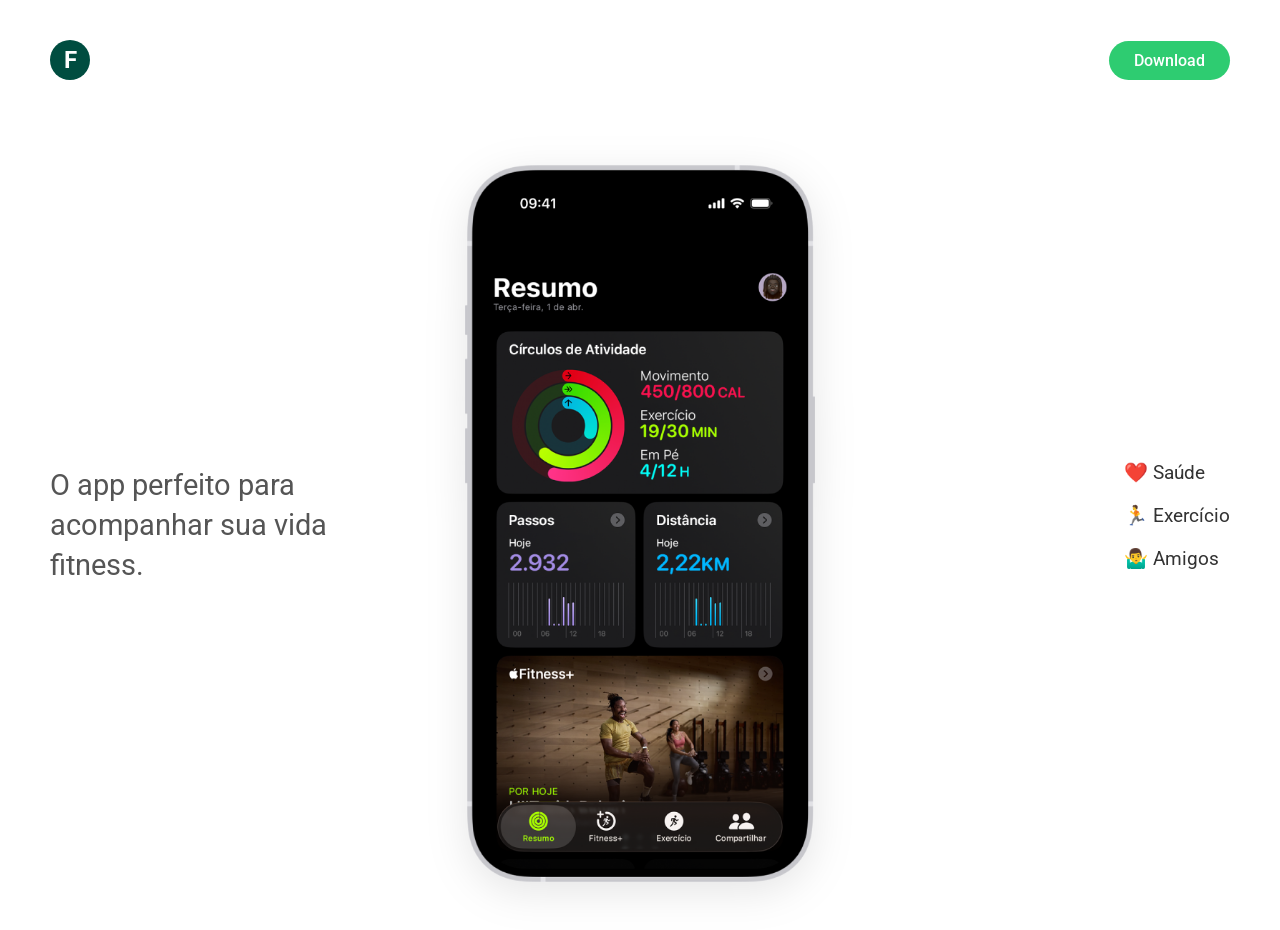
==== index.html @ 888daa4c "início do projeto landing page com IA" ====
<!DOCTYPE html>
<html lang="pt-br">

<head>
    <meta charset="UTF-8">
    <meta name="viewport" content="width=device-width, initial-scale=1.0">
    <title>Meu site</title>
    <link href="style.css" rel="stylesheet" />
    <link rel="preconnect" href="https://fonts.googleapis.com">
    <link rel="preconnect" href="https://fonts.gstatic.com" crossorigin>
    <link href="https://fonts.googleapis.com/css2?family=Roboto:ital,wght@0,100..900;1,100..900&display=swap"
        rel="stylesheet">
</head>

<body>

    <header class="header">
        <div class="logo-container">
            <div class="logo-circle">F</div>
        </div>
        <a href="#" class="btn-download">Download</a>
    </header>

    <main>
        <section class="hero">
            <div class="hero-left">
                <h1>O app perfeito para acompanhar sua vida fitness.</h1>
            </div>
            <div class="hero-center">
                <img src="images/print_1.png" alt="Print do App" class="hero-image">
            </div>
            <div class="hero-right">
                <ul class="key-points">
                    <li>❤️ Saúde</li>
                    <li>🏃 Exercício</li>
                    <li>🤷‍♂️ Amigos</li>
                </ul>
            </div>
        </section>
    </main>

</body>

</html>
---- style.css ----
body {
    box-sizing: border-box;
    margin: 0;
    font-family: 'Roboto', Arial, sans-serif;
    background-color: #ffffff;
    color: #333;
}

/* Header */
.header {
    display: flex;
    justify-content: space-between;
    align-items: center;
    padding: 20px 50px;
    height: 80px;
}

.logo-circle {
    background-color: #004d40; /* Verde escuro */
    color: white;
    width: 40px;
    height: 40px;
    border-radius: 50%;
    display: flex;
    align-items: center;
    justify-content: center;
    font-weight: bold;
    font-size: 24px;
}

.btn-download {
    background-color: #2ecc71; /* Verde */
    color: white;
    padding: 10px 25px;
    text-decoration: none;
    border-radius: 25px;
    font-weight: 500;
    transition: background-color 0.3s;
}

.btn-download:hover {
    background-color: #27ae60;
}

/* Hero Section */
.hero {
    display: flex;
    height: 90vh;
    align-items: center;
    justify-content: space-between;
    padding: 0 50px;
}

.hero-left, .hero-center, .hero-right {
    flex: 1;
    display: flex;
    flex-direction: column;
    justify-content: center;
}

.hero-left h1 {
    font-size: 1.8rem;
    font-weight: 400;
    line-height: 1.4;
    color: #555;
    max-width: 300px;
}

.hero-center {
    align-items: center;
}

.hero-center .hero-image {
    max-height: 80vh;
    width: auto;
    filter: drop-shadow(0 10px 20px rgba(0,0,0,0.1));
}

.hero-right {
    align-items: flex-end;
}

.key-points {
    list-style: none;
    padding: 0;
    font-size: 1.2rem;
}

.key-points li {
    margin-bottom: 20px;
}
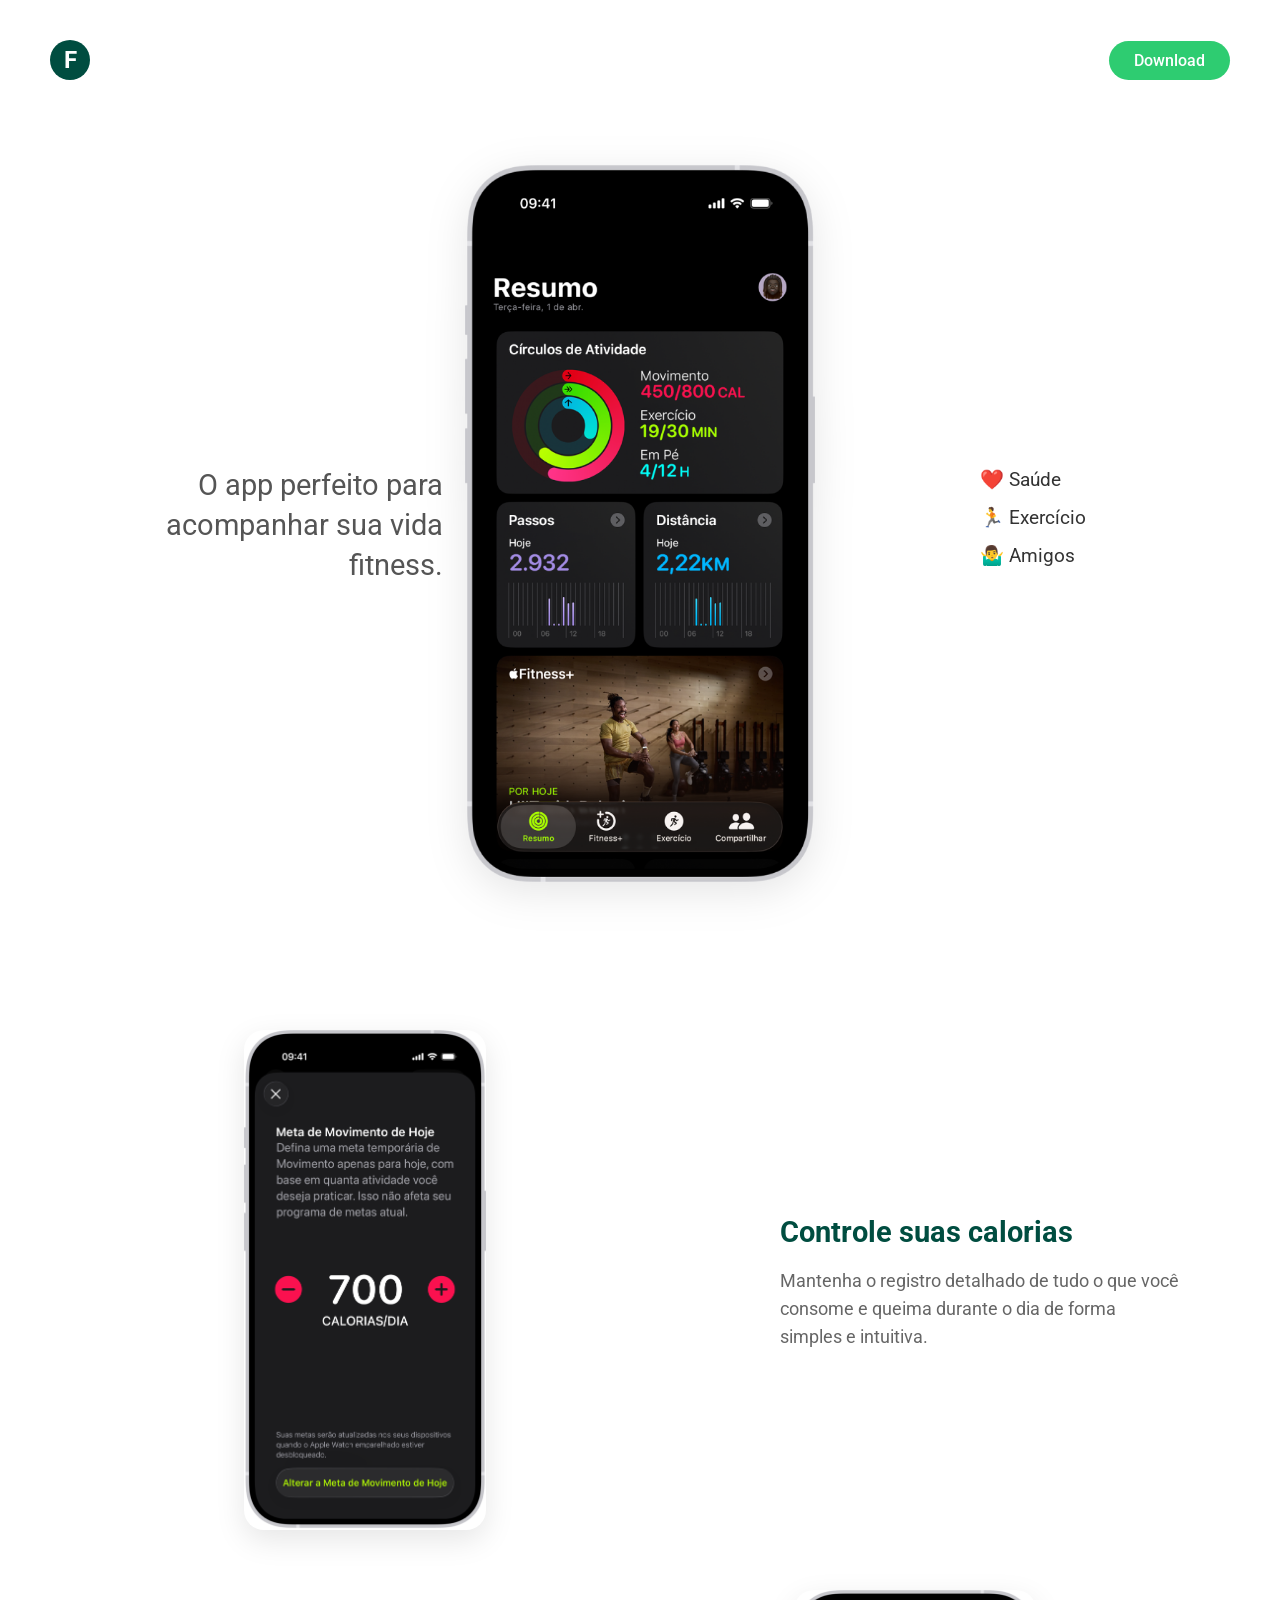
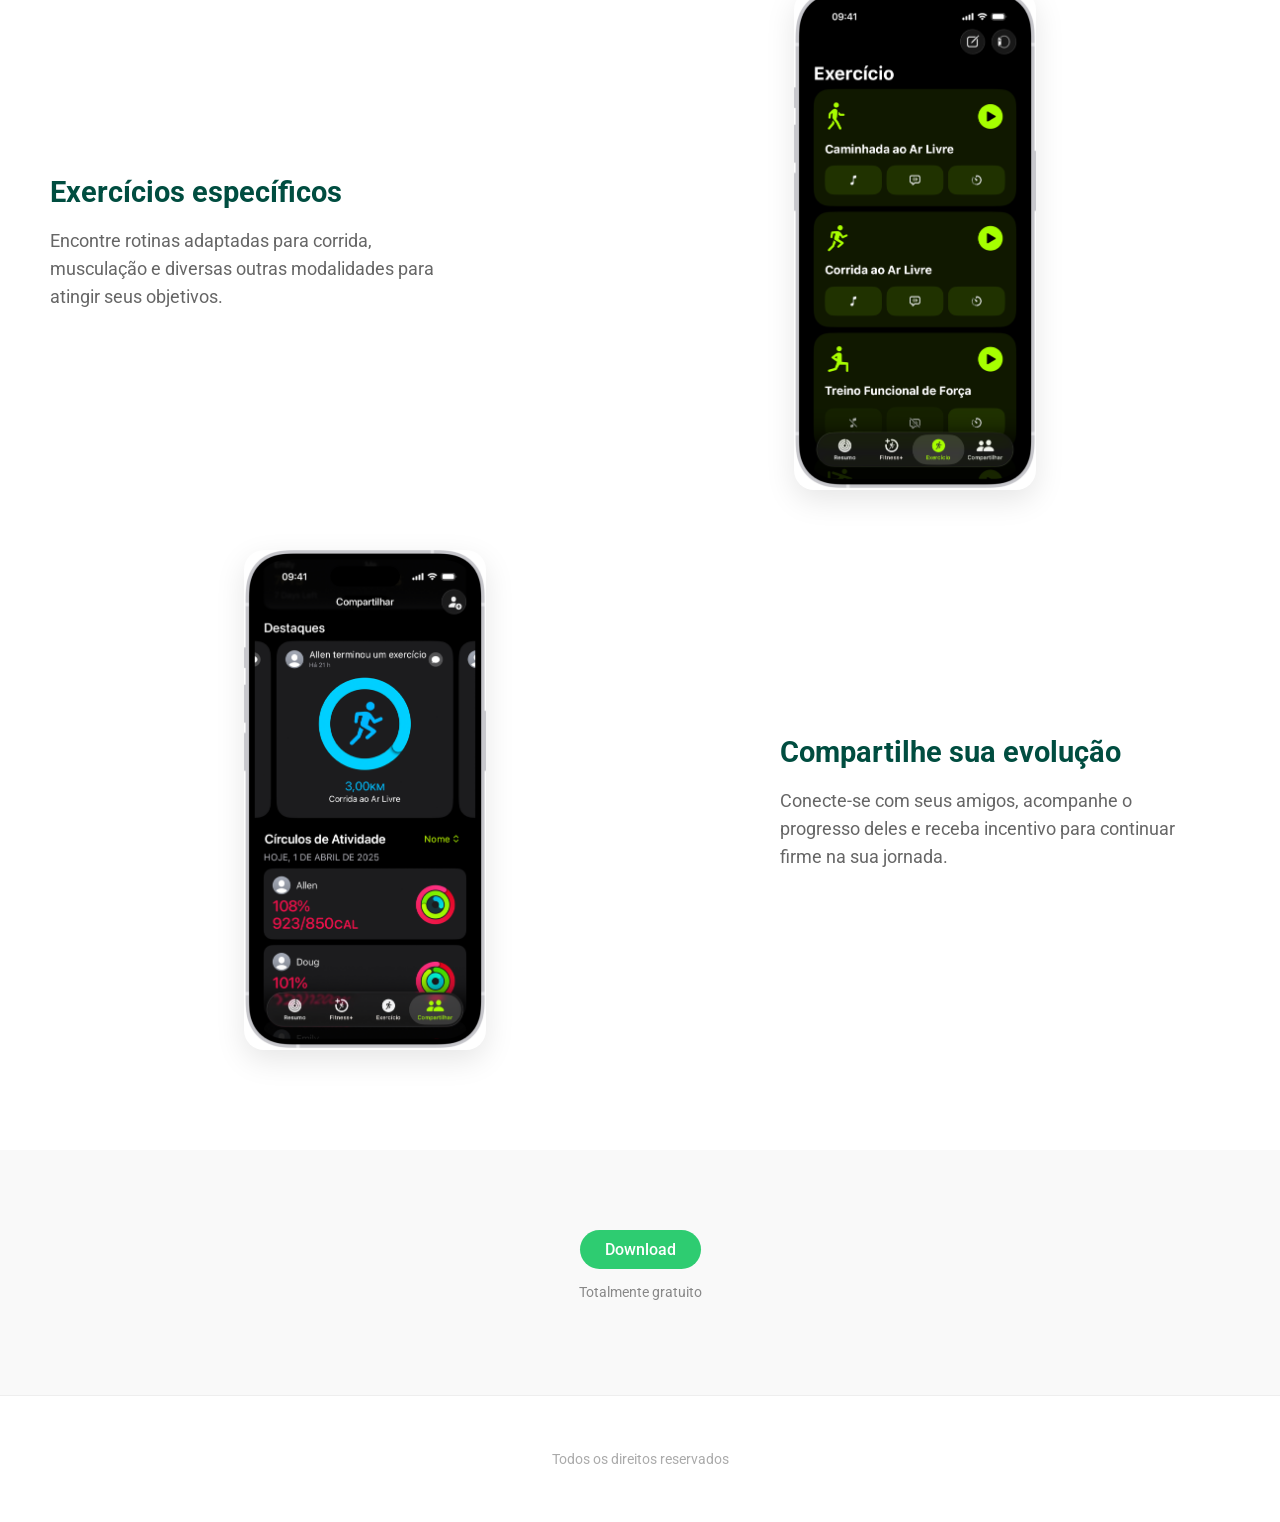
==== commit d325f598: "projeto atualizado e pequenos ajustes" ====
--- a/index.html
+++ b/index.html
@@ -37,7 +37,46 @@
                 </ul>
             </div>
         </section>
+
+        <section class="features">
+            <div class="feature-item">
+                <div class="feature-image">
+                    <img src="images/print_2.png" alt="Contagem de calorias">
+                </div>
+                <div class="feature-text">
+                    <h2>Controle suas calorias</h2>
+                    <p>Mantenha o registro detalhado de tudo o que você consome e queima durante o dia de forma simples e intuitiva.</p>
+                </div>
+            </div>
+            <div class="feature-item">
+                <div class="feature-text">
+                    <h2>Exercícios específicos</h2>
+                    <p>Encontre rotinas adaptadas para corrida, musculação e diversas outras modalidades para atingir seus objetivos.</p>
+                </div>
+                <div class="feature-image">
+                    <img src="images/print_3.png" alt="Exercícios específicos">
+                </div>
+            </div>
+            <div class="feature-item">
+                <div class="feature-image">
+                    <img src="images/print_4.png" alt="Compartilhamento com amigos">
+                </div>
+                <div class="feature-text">
+                    <h2>Compartilhe sua evolução</h2>
+                    <p>Conecte-se com seus amigos, acompanhe o progresso deles e receba incentivo para continuar firme na sua jornada.</p>
+                </div>
+            </div>
+        </section>
+
+        <section class="cta">
+            <a href="#" class="btn-download btn-large">Download</a>
+            <p>Totalmente gratuito</p>
+        </section>
     </main>
+
+    <footer class="footer">
+        <p>Todos os direitos reservados</p>
+    </footer>
 
 </body>
 
--- a/style.css
+++ b/style.css
@@ -6,17 +6,19 @@
     color: #333;
 }
 
+/* --- Mobile-First (Base Styles) --- */
+
 /* Header */
 .header {
     display: flex;
     justify-content: space-between;
     align-items: center;
-    padding: 20px 50px;
-    height: 80px;
+    padding: 15px 20px;
 }
 
 .logo-circle {
-    background-color: #004d40; /* Verde escuro */
+    background-color: #004d40;
+    /* Verde escuro */
     color: white;
     width: 40px;
     height: 40px;
@@ -29,12 +31,14 @@
 }
 
 .btn-download {
-    background-color: #2ecc71; /* Verde */
+    background-color: #2ecc71;
+    /* Verde */
     color: white;
-    padding: 10px 25px;
+    padding: 8px 18px;
     text-decoration: none;
     border-radius: 25px;
     font-weight: 500;
+    font-size: 0.9rem;
     transition: background-color 0.3s;
 }
 
@@ -45,47 +49,203 @@
 /* Hero Section */
 .hero {
     display: flex;
-    height: 90vh;
-    align-items: center;
-    justify-content: space-between;
-    padding: 0 50px;
-}
-
-.hero-left, .hero-center, .hero-right {
-    flex: 1;
-    display: flex;
-    flex-direction: column;
-    justify-content: center;
+    flex-direction: column;
+    /* Pilha vertical no mobile */
+    padding: 40px 20px;
+    gap: 40px;
+    text-align: center;
+}
+
+.hero-left,
+.hero-center,
+.hero-right {
+    display: flex;
+    flex-direction: column;
+    align-items: center;
+    /* Centralizado no mobile */
 }
 
 .hero-left h1 {
-    font-size: 1.8rem;
+    font-size: 1.6rem;
     font-weight: 400;
     line-height: 1.4;
     color: #555;
-    max-width: 300px;
-}
-
-.hero-center {
-    align-items: center;
+    margin: 0;
 }
 
 .hero-center .hero-image {
-    max-height: 80vh;
-    width: auto;
-    filter: drop-shadow(0 10px 20px rgba(0,0,0,0.1));
-}
-
-.hero-right {
-    align-items: flex-end;
+    max-width: 80%;
+    height: auto;
+    filter: drop-shadow(0 10px 20px rgba(0, 0, 0, 0.1));
 }
 
 .key-points {
     list-style: none;
     padding: 0;
+    margin: 0;
+    font-size: 1.1rem;
+    text-align: left;
+}
+
+.key-points li {
+    margin-bottom: 15px;
+}
+
+/* Features Section */
+.features {
+    padding: 60px 20px;
+    display: flex;
+    flex-direction: column;
+    gap: 60px;
+}
+
+.feature-item {
+    display: flex;
+    flex-direction: column;
+    align-items: center;
+    gap: 30px;
+    text-align: center;
+}
+
+.feature-item:nth-child(2) {
+    flex-direction: column-reverse;
+}
+
+.feature-image img {
+    max-width: 100%;
+    max-height: 400px;
+    border-radius: 20px;
+    box-shadow: 0 10px 30px rgba(0, 0, 0, 0.1);
+}
+
+.feature-text h2 {
+    font-size: 1.8rem;
+    color: #004d40;
+    margin-bottom: 15px;
+}
+
+.feature-text p {
+    font-size: 1.1rem;
+    line-height: 1.6;
+    color: #666;
+    max-width: 400px;
+}
+
+/* CTA Section */
+.cta {
+    padding: 80px 20px;
+    text-align: center;
+    background-color: #f9f9f9;
+}
+
+.btn-large {
+    padding: 15px 40px;
     font-size: 1.2rem;
-}
-
-.key-points li {
-    margin-bottom: 20px;
+    display: inline-block;
+}
+
+.cta p {
+    margin-top: 15px;
+    color: #888;
+    font-size: 0.9rem;
+}
+
+/* Footer */
+.footer {
+    padding: 40px 20px;
+    text-align: center;
+    border-top: 1px solid #eee;
+    color: #aaa;
+    font-size: 0.9rem;
+}
+
+/* --- Desktop Breakpoint (>= 900px) --- */
+@media (min-width: 900px) {
+    .header {
+        padding: 20px 50px;
+        height: 80px;
+    }
+
+    .btn-download {
+        padding: 10px 25px;
+        font-size: 1rem;
+    }
+
+    .hero {
+        flex-direction: row;
+        /* Lado a lado no desktop */
+        height: 90vh;
+        padding: 0 50px;
+        gap: 0;
+        text-align: left;
+    }
+
+    .hero-left,
+    .hero-center,
+    .hero-right {
+        flex: 1;
+        height: 100%;
+        justify-content: center;
+    }
+
+    .hero-left {
+        align-items: flex-end;
+        /* Ajuste solicitado */
+        text-align: right;
+    }
+
+    .hero-left h1 {
+        font-size: 1.8rem;
+        max-width: 300px;
+    }
+
+    .hero-center {
+        align-items: center;
+    }
+
+    .hero-center .hero-image {
+        max-height: 80vh;
+        max-width: none;
+    }
+
+    .hero-right {
+        align-items: center;
+        /* Ajuste solicitado */
+    }
+
+    .key-points {
+        font-size: 1.2rem;
+    }
+
+    /* Features Desktop */
+    .features {
+        padding: 100px 50px;
+    }
+
+    .feature-item {
+        flex-direction: row;
+        justify-content: center;
+        gap: 100px;
+        text-align: left;
+    }
+
+    .feature-item:nth-child(even) {
+        flex-direction: row;
+        /* Já está definido no HTML com a ordem invertida para o segundo item */
+    }
+
+    .feature-text {
+        flex: 1;
+        max-width: 450px;
+    }
+
+    .feature-image {
+        flex: 1;
+        display: flex;
+        justify-content: center;
+    }
+
+    .feature-image img {
+        max-height: 500px;
+    }
 }
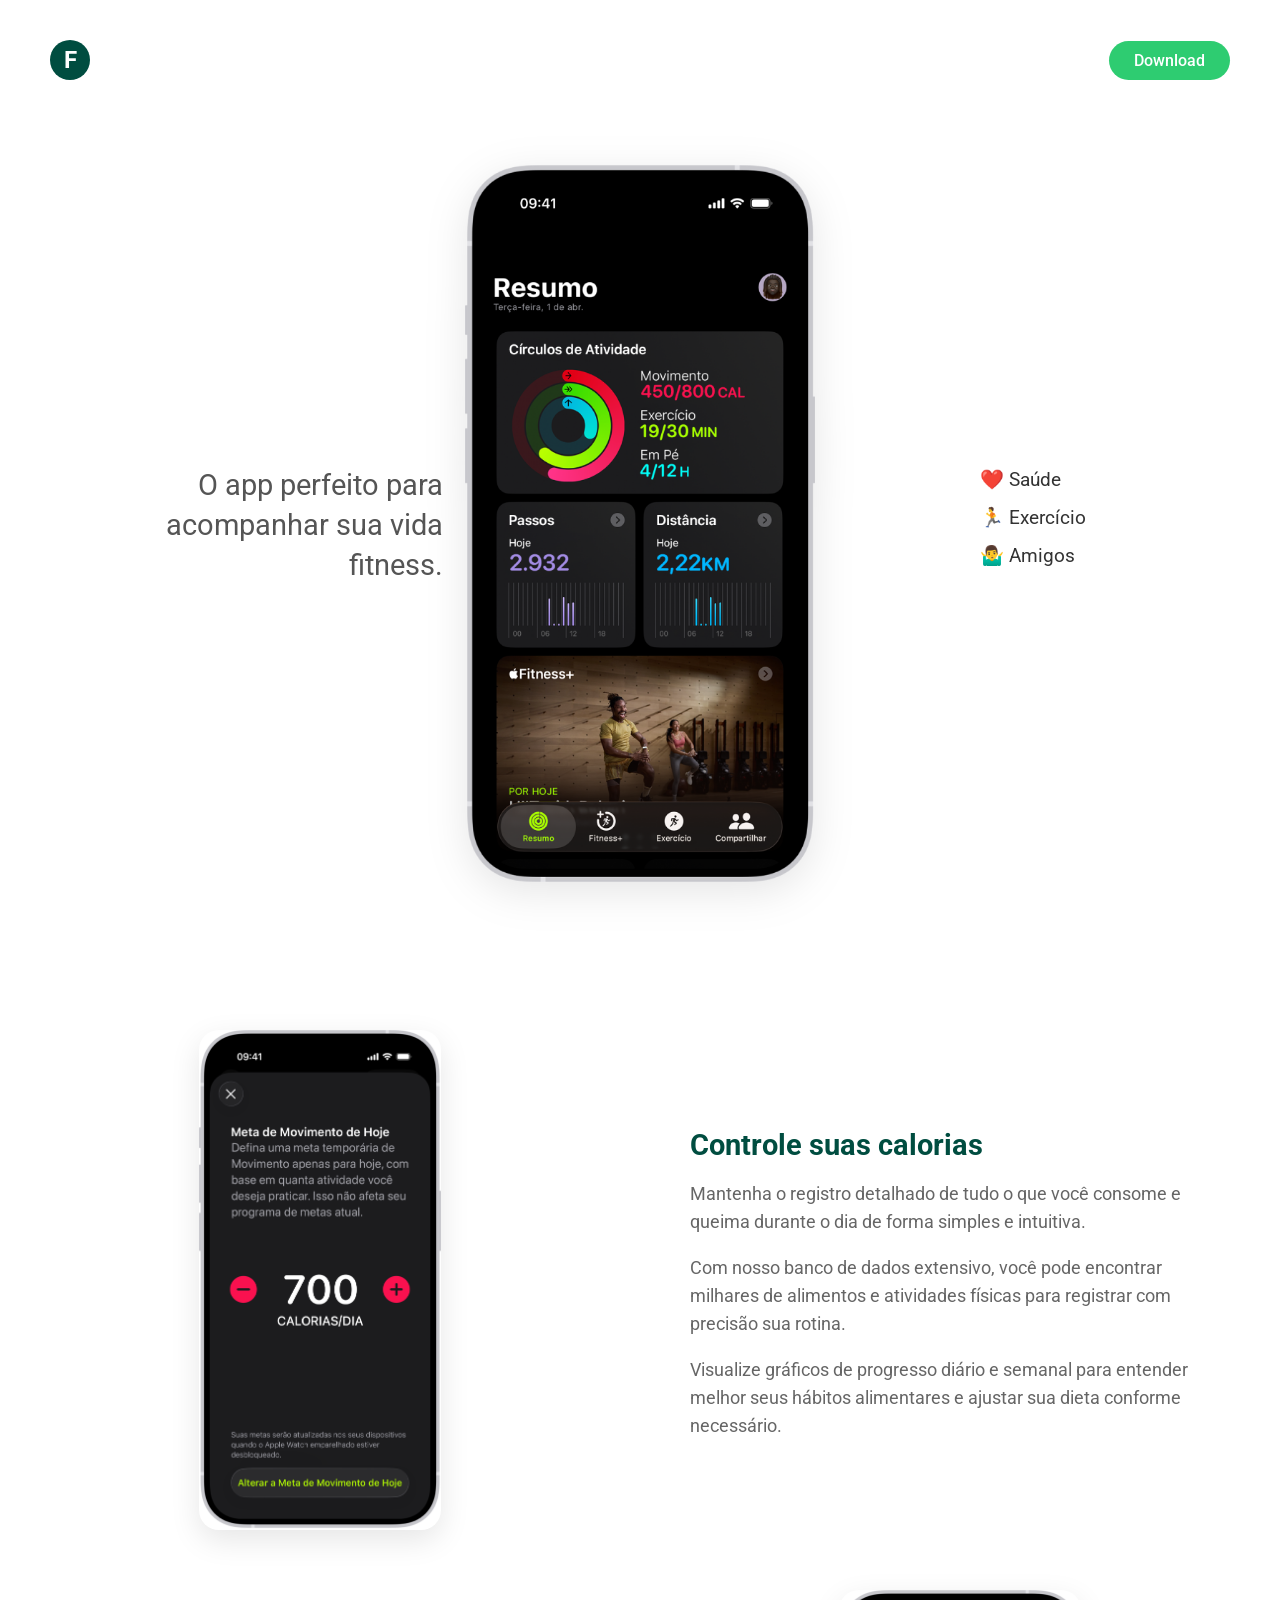
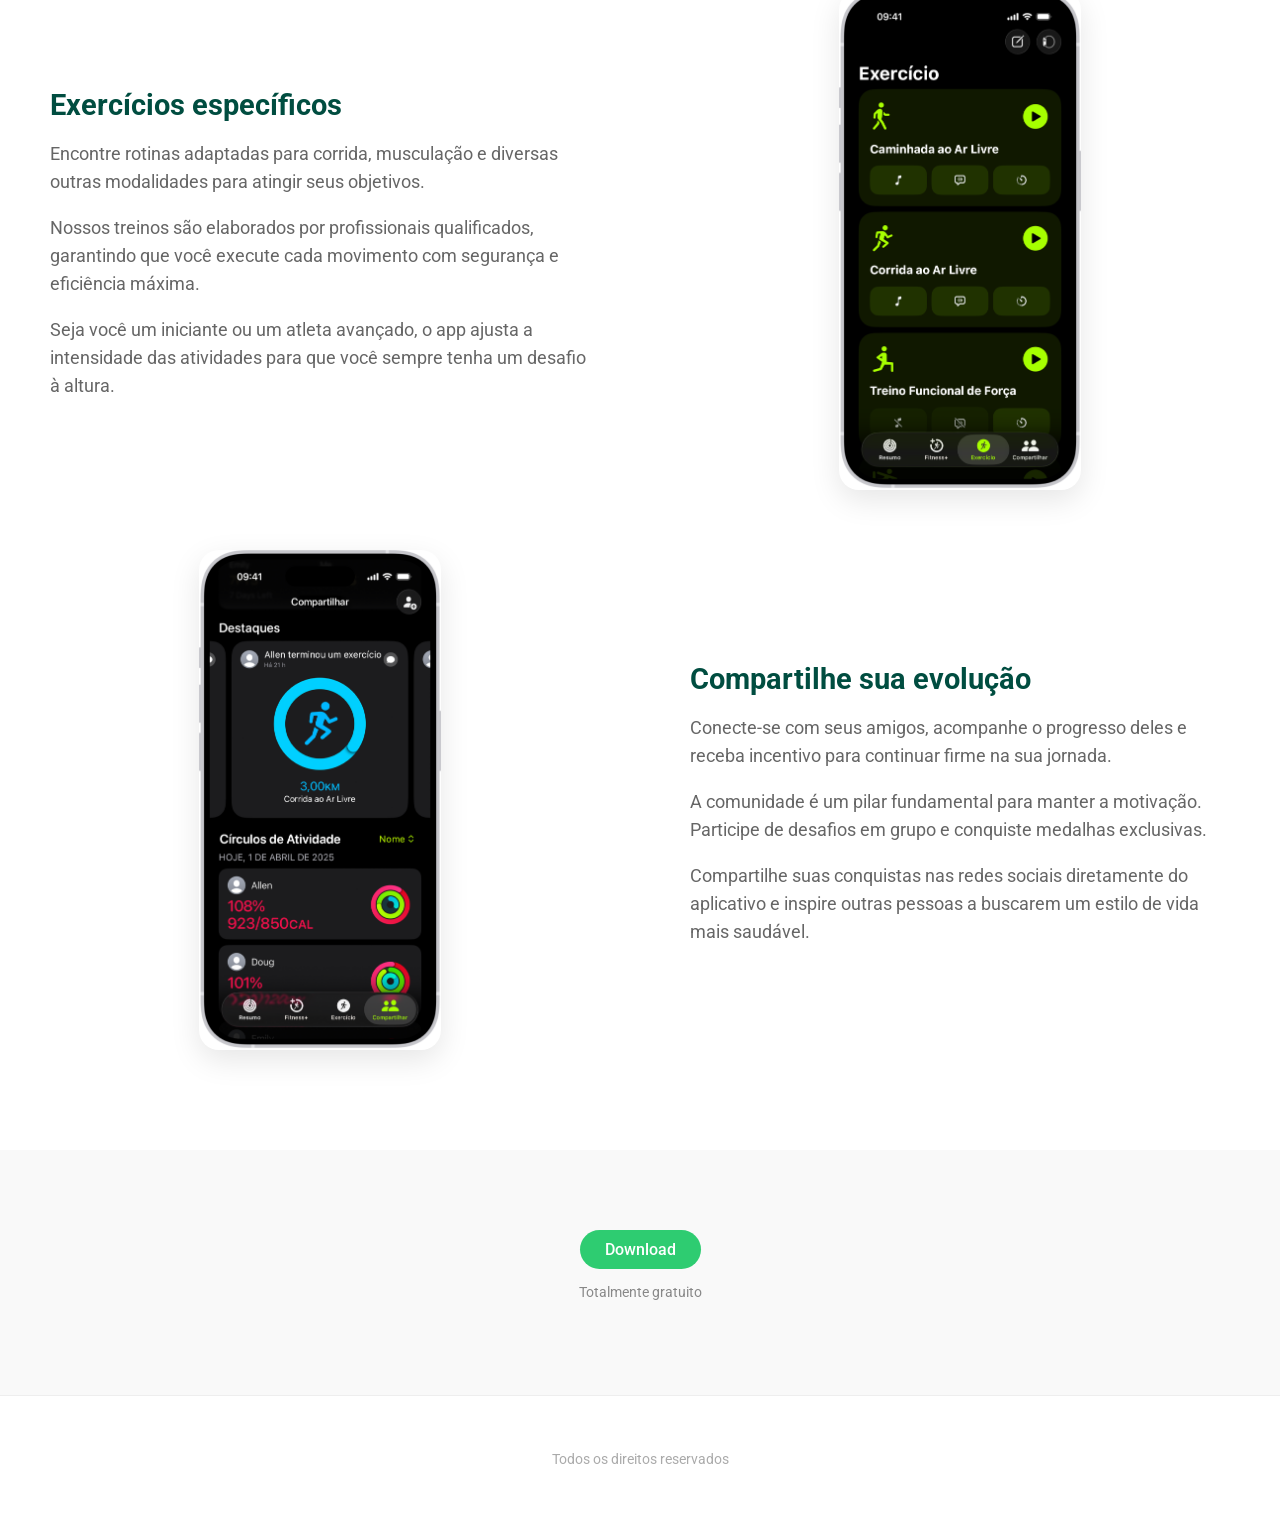
==== commit e180f63b: "projeto finalizado" ====
--- a/index.html
+++ b/index.html
@@ -46,12 +46,16 @@
                 <div class="feature-text">
                     <h2>Controle suas calorias</h2>
                     <p>Mantenha o registro detalhado de tudo o que você consome e queima durante o dia de forma simples e intuitiva.</p>
+                    <p>Com nosso banco de dados extensivo, você pode encontrar milhares de alimentos e atividades físicas para registrar com precisão sua rotina.</p>
+                    <p>Visualize gráficos de progresso diário e semanal para entender melhor seus hábitos alimentares e ajustar sua dieta conforme necessário.</p>
                 </div>
             </div>
             <div class="feature-item">
                 <div class="feature-text">
                     <h2>Exercícios específicos</h2>
                     <p>Encontre rotinas adaptadas para corrida, musculação e diversas outras modalidades para atingir seus objetivos.</p>
+                    <p>Nossos treinos são elaborados por profissionais qualificados, garantindo que você execute cada movimento com segurança e eficiência máxima.</p>
+                    <p>Seja você um iniciante ou um atleta avançado, o app ajusta a intensidade das atividades para que você sempre tenha um desafio à altura.</p>
                 </div>
                 <div class="feature-image">
                     <img src="images/print_3.png" alt="Exercícios específicos">
@@ -64,6 +68,8 @@
                 <div class="feature-text">
                     <h2>Compartilhe sua evolução</h2>
                     <p>Conecte-se com seus amigos, acompanhe o progresso deles e receba incentivo para continuar firme na sua jornada.</p>
+                    <p>A comunidade é um pilar fundamental para manter a motivação. Participe de desafios em grupo e conquiste medalhas exclusivas.</p>
+                    <p>Compartilhe suas conquistas nas redes sociais diretamente do aplicativo e inspire outras pessoas a buscarem um estilo de vida mais saudável.</p>
                 </div>
             </div>
         </section>
--- a/style.css
+++ b/style.css
@@ -113,7 +113,8 @@
 
 .feature-image img {
     max-width: 100%;
-    max-height: 400px;
+
+    max-height: 500px;
     border-radius: 20px;
     box-shadow: 0 10px 30px rgba(0, 0, 0, 0.1);
 }
@@ -128,7 +129,9 @@
     font-size: 1.1rem;
     line-height: 1.6;
     color: #666;
-    max-width: 400px;
+
+    max-width: 600px;
+    margin-bottom: 15px;
 }
 
 /* CTA Section */
@@ -236,7 +239,8 @@
 
     .feature-text {
         flex: 1;
-        max-width: 450px;
+
+        max-width: 550px;
     }
 
     .feature-image {
